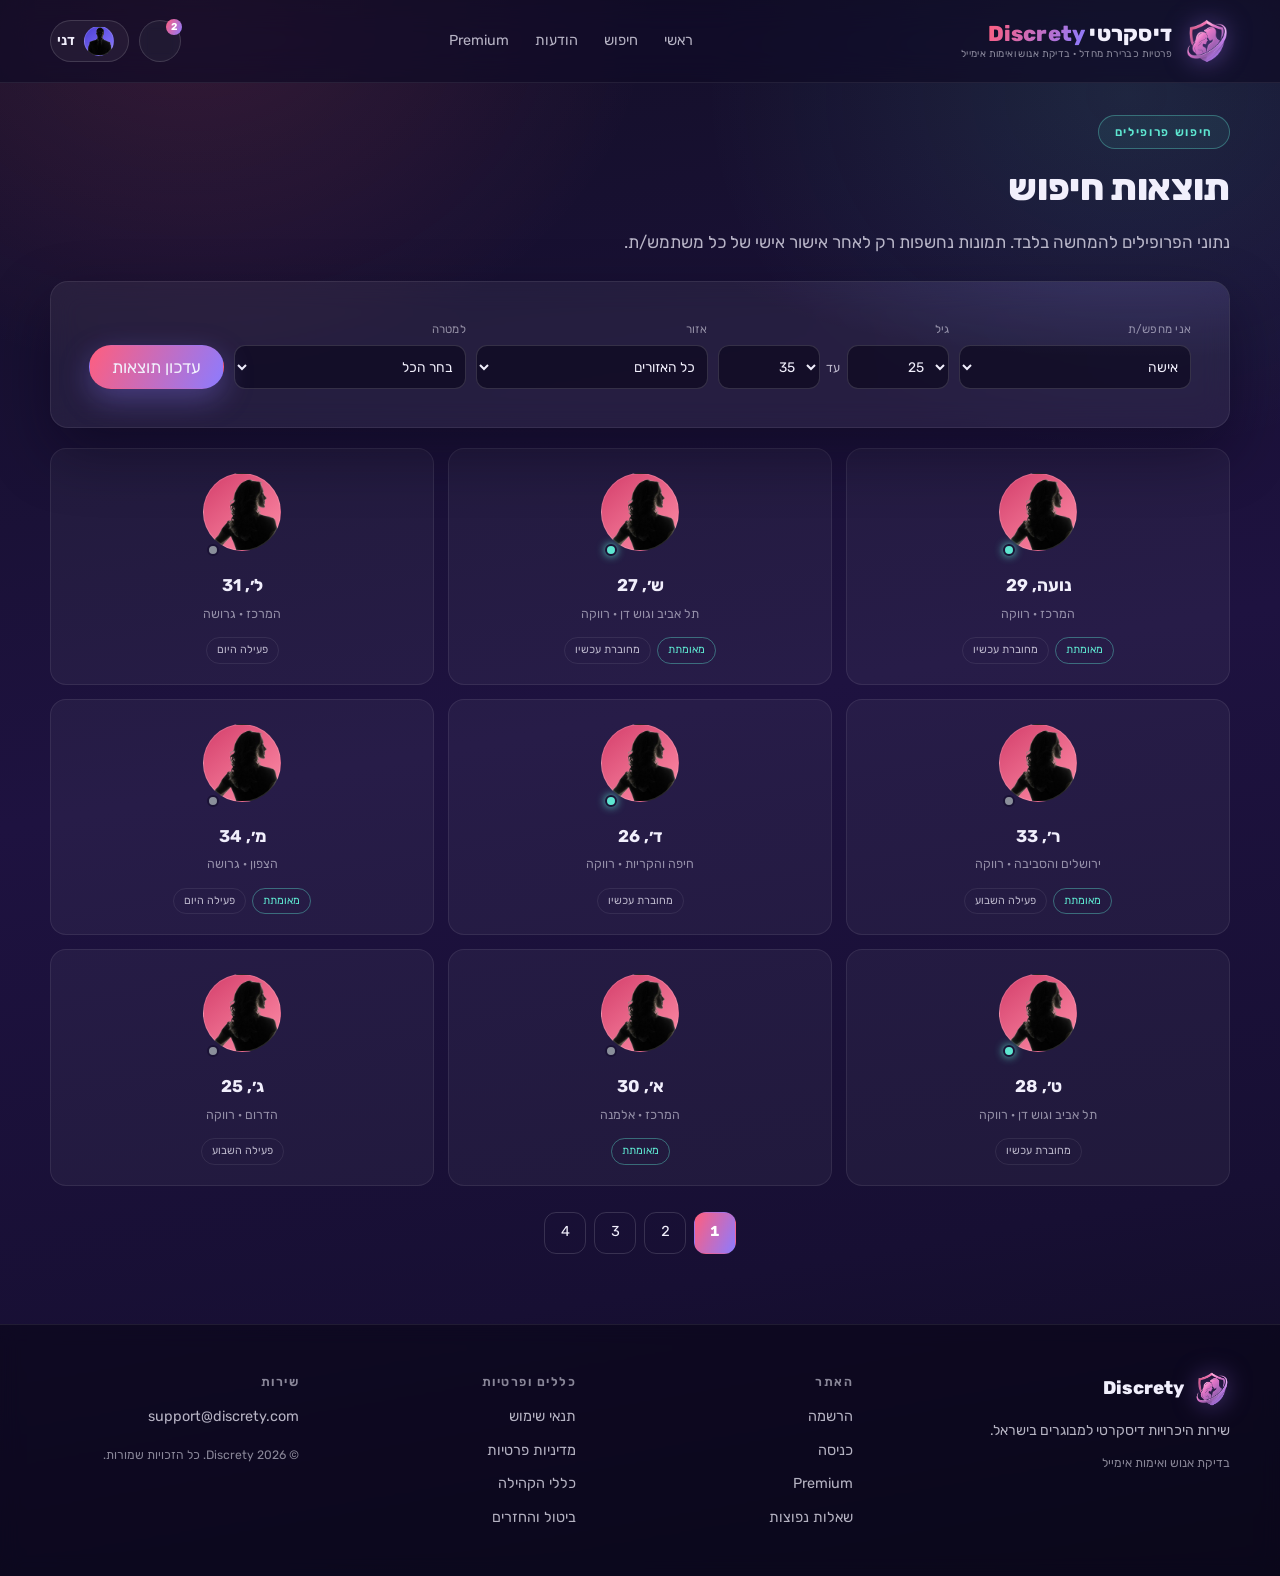
==== search.html @ 5782fce7 "Discrety static preview v1" ====
<!doctype html>
<html lang="he" dir="rtl">
<head>
<meta charset="utf-8">
<meta name="viewport" content="width=device-width, initial-scale=1">
<title>חיפוש היכרויות דיסקרטיות · Discrety</title>
<meta name="description" content="חיפוש פרופילים דיסקרטי לפי גיל, אזור ומטרת היכרות — היכרויות דיסקרטיות בישראל.">
<meta name="keywords" content="היכרויות, דיסקרטי, היכרויות דיסקרטיות, הכרויות דיסקרטיות, אתר היכרויות, דייטינג דיסקרטי, היכרויות בישראל">
<meta property="og:type" content="website">
<meta property="og:title" content="חיפוש היכרויות דיסקרטיות · Discrety">
<meta property="og:description" content="חיפוש פרופילים דיסקרטי לפי גיל, אזור ומטרת היכרות — היכרויות דיסקרטיות בישראל.">
<meta property="og:image" content="https://discrety.com/assets/hero.jpg">
<meta property="og:url" content="https://discrety.com/search.html">
<meta property="og:locale" content="he_IL">
<meta property="og:site_name" content="Discrety · דיסקרטי">
<link rel="canonical" href="https://discrety.com/search.html">
<link rel="icon" type="image/png" href="assets/favicon.png">
<link rel="preconnect" href="https://fonts.googleapis.com">
<link rel="stylesheet" href="https://fonts.googleapis.com/css2?family=Rubik:wght@400;500;600;700;800&display=swap">
<link rel="stylesheet" href="assets/styles.css">
</head>
<body>
<div class="ng logged" lang="he" dir="rtl">
<header class="site-header">
  <div class="shell header-shell">
    <a class="brand" href="index.html" aria-label="Discrety — דף הבית">
      <span class="brand-logo" aria-hidden="true"></span>
      <span class="brand-text">
        <span class="brand-name">דיסקרטי <b>Discrety</b></span>
        <span class="brand-trust">פרטיות כברירת מחדל · בדיקת אנוש ואימות אימייל</span>
      </span>
    </a>
    <nav class="main-nav" aria-label="ניווט ראשי">
      <a href="index.html">ראשי</a>
      <a href="search.html">חיפוש</a>
      <a href="messages.html">הודעות</a>
      <a href="premium.html">Premium</a>
    </nav>
    <div class="header-actions">
      <span class="guest-actions">
        <a class="btn" href="login.html">כניסה</a>
        <a class="btn btn-grad" href="register.html">הרשמה</a>
      </span>
      <span class="user-actions">
        <button class="btn icon-btn" type="button" aria-label="התראות" data-toast="1">
          <svg viewBox="0 0 24 24" fill="none" stroke="currentColor" stroke-width="1.8" stroke-linecap="round" stroke-linejoin="round" aria-hidden="true"><path d="M18 9a6 6 0 10-12 0c0 5-2 6-2 6h16s-2-1-2-6"/><path d="M10.3 19a2 2 0 003.4 0"/></svg>
          <em>2</em>
        </button>
        <span class="user-chip"><span class="avatar m" aria-hidden="true"></span><span class="uname">דני</span></span>
      </span>
      <button class="btn menu-button" id="menuButton" type="button" aria-label="פתיחת תפריט" aria-expanded="false">☰</button>
    </div>
    <nav class="mobile-nav" id="mobileNav" aria-label="ניווט למובייל">
      <a href="index.html">ראשי</a><a href="search.html">חיפוש</a><a href="messages.html">הודעות</a><a href="premium.html">Premium</a><a href="login.html">כניסה</a><a href="register.html">הרשמה</a>
    </nav>
  </div>
</header>
<main>
<div class="shell view-pad">
    <div class="page-head">
      <span class="kicker">חיפוש פרופילים</span>
      <h1>תוצאות חיפוש</h1>
      <p>נתוני הפרופילים להמחשה בלבד. תמונות נחשפות רק לאחר אישור אישי של כל משתמש/ת.</p>
    </div>
    <form class="panel search filters" id="resFilters">
      <div class="search-fields">
        <label>אני מחפש/ת
          <select><option selected>אישה</option><option>גבר</option><option>הכול</option></select>
        </label>
        <label>גיל
          <span class="age-range">
            <select dir="ltr" aria-label="מגיל"><option>18</option><option selected>25</option><option>30</option><option>40</option></select>
            <span class="age-sep">עד</span>
            <select dir="ltr" aria-label="עד גיל"><option>30</option><option selected>35</option><option>45</option><option>100</option></select>
          </span>
        </label>
        <label>אזור
          <select><option selected>כל האזורים</option><option>תל אביב וגוש דן</option><option>המרכז</option><option>חיפה והקריות</option></select>
        </label>
        <label>למטרה
          <select><option selected>בחר הכל</option><option>קשר דיסקרטי</option><option>פלירטוטים</option><option>קשר רומנטי</option></select>
        </label>
        <button class="btn btn-grad" type="submit">עדכון תוצאות</button>
      </div>
    </form>
    <div class="res-grid">
      <a class="res-card" href="profile.html"><span class="res-ava"><span class="avatar f"></span><i></i></span><span class="res-name">נועה, 29</span><span class="res-meta">המרכז · רווקה</span><span class="res-tags"><span class="vf">מאומתת</span><span>מחוברת עכשיו</span></span></a>
      <a class="res-card" href="profile.html"><span class="res-ava"><span class="avatar f"></span><i></i></span><span class="res-name">ש׳, 27</span><span class="res-meta">תל אביב וגוש דן · רווקה</span><span class="res-tags"><span class="vf">מאומתת</span><span>מחוברת עכשיו</span></span></a>
      <a class="res-card" href="profile.html"><span class="res-ava"><span class="avatar f"></span><i class="off"></i></span><span class="res-name">ל׳, 31</span><span class="res-meta">המרכז · גרושה</span><span class="res-tags"><span>פעילה היום</span></span></a>
      <a class="res-card" href="profile.html"><span class="res-ava"><span class="avatar f"></span><i class="off"></i></span><span class="res-name">ר׳, 33</span><span class="res-meta">ירושלים והסביבה · רווקה</span><span class="res-tags"><span class="vf">מאומתת</span><span>פעילה השבוע</span></span></a>
      <a class="res-card" href="profile.html"><span class="res-ava"><span class="avatar f"></span><i></i></span><span class="res-name">ד׳, 26</span><span class="res-meta">חיפה והקריות · רווקה</span><span class="res-tags"><span>מחוברת עכשיו</span></span></a>
      <a class="res-card" href="profile.html"><span class="res-ava"><span class="avatar f"></span><i class="off"></i></span><span class="res-name">מ׳, 34</span><span class="res-meta">הצפון · גרושה</span><span class="res-tags"><span class="vf">מאומתת</span><span>פעילה היום</span></span></a>
      <a class="res-card" href="profile.html"><span class="res-ava"><span class="avatar f"></span><i></i></span><span class="res-name">ט׳, 28</span><span class="res-meta">תל אביב וגוש דן · רווקה</span><span class="res-tags"><span>מחוברת עכשיו</span></span></a>
      <a class="res-card" href="profile.html"><span class="res-ava"><span class="avatar f"></span><i class="off"></i></span><span class="res-name">א׳, 30</span><span class="res-meta">המרכז · אלמנה</span><span class="res-tags"><span class="vf">מאומתת</span></span></a>
      <a class="res-card" href="profile.html"><span class="res-ava"><span class="avatar f"></span><i class="off"></i></span><span class="res-name">ג׳, 25</span><span class="res-meta">הדרום · רווקה</span><span class="res-tags"><span>פעילה השבוע</span></span></a>
    </div>
    <nav class="pager" aria-label="עמודים">
      <a href="search.html" class="cur">1</a><a href="search.html">2</a><a href="search.html">3</a><a href="search.html">4</a>
    </nav>
  </div>
</main>
<footer class="site-footer">
  <div class="shell footer-grid">
    <div class="footer-about">
      <a class="footer-brand" href="index.html">
        <span class="brand-logo" aria-hidden="true"></span>
        Discrety
      </a>
      <p>שירות היכרויות דיסקרטי למבוגרים בישראל.</p>
      <span>בדיקת אנוש ואימות אימייל</span>
    </div>
    <div class="footer-col">
      <strong>האתר</strong>
      <a href="register.html">הרשמה</a>
      <a href="login.html">כניסה</a>
      <a href="premium.html">Premium</a>
      <a href="index.html#faq">שאלות נפוצות</a>
    </div>
    <div class="footer-col">
      <strong>כללים ופרטיות</strong>
      <a href="#" data-toast="1">תנאי שימוש</a>
      <a href="#" data-toast="1">מדיניות פרטיות</a>
      <a href="#" data-toast="1">כללי הקהילה</a>
      <a href="#" data-toast="1">ביטול והחזרים</a>
    </div>
    <div class="footer-col">
      <strong>שירות</strong>
      <a href="mailto:support@discrety.com">support@discrety.com</a>
      <small>© 2026 Discrety. כל הזכויות שמורות.</small>
    </div>
  </div>
</footer>
<div class="toast" id="toast" role="status">זהו אתר תצוגה מקדימה — הקישור יפעל בגרסה המלאה.</div>
</div>
<script src="assets/app.js"></script>
</body>
</html>
---- assets/styles.css ----
.ng{
    --bg0:#0E0B1F; --bg1:#130F27; --bg2:#1E1240;
    --glass:rgba(255,255,255,.055); --glass2:rgba(255,255,255,.09);
    --line:rgba(255,255,255,.14); --line-soft:rgba(255,255,255,.08);
    --text:#F1EFFC; --mut:rgba(241,239,252,.74); --mut2:rgba(241,239,252,.55);
    --coral:#FF5E7E; --violet:#8C7BFF; --mint:#5EE6D0;
    --grad:linear-gradient(115deg,#FF5E7E,#8C7BFF);
    --rad:18px; --max:1180px;
    background:
      radial-gradient(60% 40% at 15% 0%, rgba(255,94,126,.14), transparent 60%),
      radial-gradient(55% 38% at 88% 6%, rgba(94,230,208,.10), transparent 60%),
      linear-gradient(170deg,var(--bg1) 0%,var(--bg2) 46%,#170F33 78%,var(--bg0) 100%);
    color:var(--text);
    font-family:"Rubik","Segoe UI",system-ui,sans-serif;
    font-size:17px; line-height:1.7;
    direction:rtl; text-align:right;
    margin:0; min-height:100vh; overflow-x:clip;
    -webkit-font-smoothing:antialiased;
  }
  body{margin:0; background:#0E0B1F}
  .ng *{box-sizing:border-box}
  .ng a{color:inherit; text-decoration:none}
  .ng button,.ng select{font:inherit; color:inherit}
  .ng :focus-visible{outline:2px solid var(--mint); outline-offset:2px; border-radius:6px}
  .ng img,.ng svg{max-width:100%}
  .shell{width:min(var(--max),calc(100% - 44px)); margin-inline:auto}
  .kicker{
    display:inline-flex; align-items:center; gap:8px;
    color:var(--mint); font-size:.74rem; font-weight:600; letter-spacing:.14em;
    border:1px solid rgba(94,230,208,.35); border-radius:999px; padding:6px 16px;
    background:rgba(94,230,208,.07);
  }
  .section-title{margin:14px 0 0; font-size:clamp(1.7rem,3vw,2.5rem); line-height:1.2; font-weight:700; letter-spacing:-.01em; text-wrap:balance}
  .section-copy{max-width:68ch; margin:12px 0 0; color:var(--mut)}
  .grad-text{background:var(--grad); -webkit-background-clip:text; background-clip:text; color:transparent}

  .btn{
    min-height:48px; padding:0 26px; display:inline-flex; align-items:center; justify-content:center; gap:9px;
    border:1px solid var(--line); border-radius:999px; background:rgba(255,255,255,.06);
    color:var(--text); font-weight:600; font-size:.95rem; cursor:pointer;
    transition:transform .18s ease, box-shadow .18s ease, background .18s ease;
    backdrop-filter:blur(6px);
  }
  .btn:hover{background:rgba(255,255,255,.1); transform:translateY(-1px)}
  .btn-grad{border-color:transparent; background:var(--grad); color:#fff; box-shadow:0 10px 30px rgba(140,123,255,.35)}
  .btn-grad:hover{box-shadow:0 14px 36px rgba(255,94,126,.4)}
  .text-link{color:var(--mint); font-weight:500; border-bottom:1px solid rgba(94,230,208,.4)}
  .text-link:hover{border-bottom-color:var(--mint)}

  .panel{
    border:1px solid var(--line-soft); border-radius:var(--rad);
    background:var(--glass); backdrop-filter:blur(14px);
    box-shadow:0 24px 60px rgba(8,4,24,.45);
  }

  /* Header */
  .site-header{position:sticky; top:0; z-index:50; border-bottom:1px solid var(--line-soft); background:rgba(16,12,36,.72); backdrop-filter:blur(16px) saturate(130%)}
  .header-shell{min-height:82px; display:flex; align-items:center; justify-content:space-between; gap:20px}
  .brand{display:flex; align-items:center; gap:12px}
  .brand-logo{
    width:46px; height:46px; flex:none; display:inline-block;
    background-image:var(--logo,none); background-size:contain; background-position:center; background-repeat:no-repeat;
    filter:drop-shadow(0 0 12px rgba(170,120,255,.5));
  }
  .brand-text{display:grid; line-height:1.25}
  .brand-name{font-size:1.35rem; font-weight:800; letter-spacing:.01em}
  .brand-name b{background:var(--grad); -webkit-background-clip:text; background-clip:text; color:transparent; font-weight:800}
  .brand-trust{font-size:.63rem; color:var(--mut2); letter-spacing:.04em}
  .main-nav{display:flex; gap:26px; font-size:.9rem; color:var(--mut)}
  .main-nav a:hover{color:var(--mint)}
  .header-actions{display:flex; align-items:center; gap:10px}
  .header-actions .btn{min-height:42px; padding:0 20px; font-size:.88rem}
  .menu-button{display:none; width:44px; min-height:44px; padding:0; font-size:1.25rem; border-radius:12px}
  .mobile-nav{
    display:none; position:absolute; top:calc(100% + 8px);
    inset-inline-end:max(22px, calc((100vw - var(--max)) / 2));
    width:min(300px, calc(100vw - 32px));
    padding:10px; border:1px solid var(--line); border-radius:16px;
    background:rgba(20,14,44,.97); box-shadow:0 24px 60px rgba(8,4,24,.6);
  }
  .mobile-nav.open{display:grid}
  .mobile-nav a{padding:11px 14px; border-radius:10px; font-size:.95rem}
  .mobile-nav a:hover{background:rgba(140,123,255,.14); color:var(--mint)}

  /* Hero */
  .hero{position:relative; overflow:hidden; isolation:isolate; padding:clamp(76px,10vw,140px) 0 clamp(60px,8vw,104px)}
  .hero::before{
    content:""; position:absolute; inset:0; z-index:-2;
    background-image:var(--hero-photo,none); background-size:cover; background-position:44% 38%;
    filter:saturate(1.06);
  }
  .hero::after{
    content:""; position:absolute; inset:0; z-index:-1;
    background:
      linear-gradient(to left, rgba(19,15,39,.97) 0%, rgba(19,15,39,.9) 26%, rgba(23,15,48,.58) 56%, rgba(26,17,58,.24) 100%),
      linear-gradient(180deg, rgba(19,15,39,.66), rgba(19,15,39,.2) 26%, rgba(19,15,39,.16) 60%, rgba(14,10,31,.97) 100%),
      linear-gradient(rgba(84,58,178,.16), rgba(84,58,178,.16));
  }
  .hero-bg{position:absolute; inset:0; pointer-events:none}
  .hero-bg i{position:absolute; border-radius:50%; filter:blur(70px); opacity:.5}
  .hero-bg i:nth-child(1){width:420px; height:420px; background:#8C7BFF; top:-180px; inset-inline-start:4%; opacity:.34; animation:float 11s ease-in-out infinite}
  .hero-bg i:nth-child(2){width:340px; height:340px; background:#FF5E7E; top:-140px; inset-inline-end:10%; opacity:.22; animation:float 13s ease-in-out infinite reverse}
  .hero-bg i:nth-child(3){width:300px; height:300px; background:#5EE6D0; bottom:-200px; inset-inline-start:46%; opacity:.12}
  @keyframes float{50%{transform:translateY(26px)}}
  .hero-text{position:relative; width:min(660px,100%)}
  .hero h1{margin:22px 0 0; font-size:clamp(2.3rem,4.8vw,3.7rem); line-height:1.1; font-weight:800; letter-spacing:-.02em; text-wrap:balance}
  .hero h1 span{display:block; background:var(--grad); -webkit-background-clip:text; background-clip:text; color:transparent; padding-bottom:.08em}
  .hero-lead{margin:18px 0 0; max-width:56ch; color:var(--mut); font-size:1.06rem}
  .hero-actions{display:flex; gap:12px; flex-wrap:wrap; margin-top:30px}
  .hero-note{display:flex; gap:10px; flex-wrap:wrap; margin-top:26px}
  .hero-note span{
    display:inline-flex; align-items:center; gap:8px; font-size:.78rem; color:var(--mut);
    border:1px solid var(--line-soft); border-radius:999px; padding:7px 15px;
    background:rgba(255,255,255,.04); backdrop-filter:blur(6px);
  }
  .hero-note i{width:6px; height:6px; border-radius:50%; background:var(--mint); box-shadow:0 0 10px rgba(94,230,208,.9)}

  /* About */
  .editorial{padding:clamp(30px,4vw,54px)}
  .lead-grid{display:grid; grid-template-columns:repeat(3,1fr); gap:22px; margin-top:26px}
  .lead-grid p{margin:0; color:var(--mut); font-size:.95rem; padding-top:14px; border-top:1px solid var(--line-soft)}
  .editorial-grid{display:grid; grid-template-columns:1fr 1fr; gap:14px; margin-top:30px}
  .editorial-grid article{
    border:1px solid var(--line-soft); border-radius:14px; padding:22px 24px;
    background:rgba(255,255,255,.035);
  }
  .editorial-grid h3{margin:0; font-size:1.06rem; font-weight:600; color:var(--text)}
  .editorial-grid h3::before{content:""; display:block; width:34px; height:3px; border-radius:3px; background:var(--grad); margin-bottom:12px}
  .editorial-grid p{margin:9px 0 0; color:var(--mut); font-size:.92rem}
  .editorial-grid ul{margin:12px 0 0; padding:0; list-style:none; display:grid; gap:7px}
  .editorial-grid li{position:relative; padding-inline-start:22px; color:var(--mut); font-size:.9rem}
  .editorial-grid li::before{content:"✦"; position:absolute; inset-inline-start:0; top:0; color:var(--mint); font-size:.8rem}

  /* Search */
  .search{padding:clamp(24px,3.4vw,38px); position:relative; overflow:hidden}
  .search::before{content:""; position:absolute; inset:0; pointer-events:none; background:radial-gradient(60% 120% at 92% -20%, rgba(140,123,255,.16), transparent 60%)}
  .search-head{display:flex; align-items:center; gap:12px; margin-bottom:20px}
  .search-head svg{width:22px; height:22px; color:var(--mint)}
  .search-head strong{font-size:1.12rem; font-weight:600}
  .search-fields{display:grid; grid-template-columns:repeat(4,minmax(0,1fr)) max-content; gap:10px; align-items:end}
  .search-fields label{display:grid; gap:6px; font-size:.72rem; color:var(--mut2); letter-spacing:.02em; min-width:0}
  .search-fields select{
    width:100%; min-width:0; min-height:44px; padding:0 8px; border-radius:11px; border:1px solid var(--line);
    background:rgba(14,10,32,.72); color:var(--text); font-size:.86rem; cursor:pointer;
    text-overflow:ellipsis;
  }
  .search-fields .btn{min-height:44px; padding:0 22px; align-self:end; white-space:nowrap}
  .search-fields select:hover{border-color:rgba(140,123,255,.5)}
  .search-fields select[dir="ltr"]{text-align:right}
  .age-range{display:flex; align-items:center; gap:6px}
  .age-range select{flex:1; min-width:0; padding:0 8px}
  .age-sep{flex:none; font-size:.78rem; color:var(--mut)}
  .search-actions{display:flex; align-items:center; gap:16px; flex-wrap:wrap; margin-top:18px}
  .preview-message{display:none; margin:0; font-size:.82rem; color:var(--mint)}
  .preview-message.show{display:block}

  /* Profiles */
  .profiles-heading{display:flex; align-items:baseline; justify-content:space-between; gap:14px; flex-wrap:wrap; margin:0 0 18px}
  .profiles-heading h2{margin:0; font-size:clamp(1.5rem,2.6vw,2rem); font-weight:700}
  .profiles-heading small{color:var(--mut2); font-size:.82rem}
  .profile-gate{display:flex; align-items:center; gap:22px; flex-wrap:wrap; padding:clamp(22px,3vw,32px)}
  .gate-status-wrap{display:flex; align-items:center; gap:10px}
  .gate-status .dot{width:11px; height:11px; border-radius:50%; background:#8a8f9a; display:inline-block}
  .gate-status.connected .dot{background:var(--mint); box-shadow:0 0 0 5px rgba(94,230,208,.15),0 0 12px rgba(94,230,208,.8)}
  .gate-status-label{font-size:.82rem; color:var(--mut)}
  .profile-gate > div:not(.gate-status-wrap){flex:1 1 340px}
  .profile-gate h3{margin:0; font-size:1.12rem; font-weight:600}
  .profile-gate p{margin:7px 0 0; color:var(--mut); font-size:.92rem}
  .profile-fields{font-size:.82rem; color:var(--mut2)}
  .sample-profiles-label{margin:26px 0 12px; font-size:.85rem; color:var(--mut2)}
  .sample-profiles-grid{display:grid; grid-template-columns:repeat(2,minmax(0,320px)); gap:14px}
  .sample-profile-card{
    display:flex; align-items:center; gap:14px; padding:14px 16px;
    border:1px solid var(--line-soft); border-radius:16px;
    background:rgba(255,255,255,.045); backdrop-filter:blur(10px);
    transition:transform .18s ease, border-color .18s ease;
  }
  .sample-profile-card:hover{transform:translateY(-2px); border-color:rgba(140,123,255,.4)}
  .sample-profile-avatar{
    width:58px; height:58px; border-radius:50%; overflow:hidden; flex:none;
    display:grid; place-items:center; border:1px solid var(--line);
  }
  .sample-profile-avatar.male{background:linear-gradient(140deg,#4C3FD4,#8C7BFF)}
  .sample-profile-avatar.female{background:linear-gradient(140deg,#D43F6B,#FF8FA9)}
  .sample-profile-avatar img{width:100%; height:100%; object-fit:cover; display:block}
  .sample-profile-name{display:flex; align-items:center; gap:8px; font-weight:600}
  .sample-profile-meta{font-size:.8rem; color:var(--mut2)}
  .connection-status .dot{width:8px; height:8px; border-radius:50%; background:#8a8f9a; display:inline-block}
  .connection-status.connected .dot{background:var(--mint); box-shadow:0 0 8px rgba(94,230,208,.9)}

  /* Trust */
  .trust{padding:clamp(20px,3vw,30px) 0}
  .trust-grid{display:grid; grid-template-columns:repeat(4,1fr); gap:14px}
  .trust-item{
    border:1px solid var(--line-soft); border-radius:16px; padding:24px 22px;
    background:rgba(255,255,255,.04); backdrop-filter:blur(10px);
    transition:transform .18s ease, border-color .18s ease;
  }
  .trust-item:hover{transform:translateY(-3px); border-color:rgba(94,230,208,.35)}
  .trust-item .icon{
    width:44px; height:44px; border-radius:13px; display:grid; place-items:center;
    background:rgba(140,123,255,.14); border:1px solid rgba(140,123,255,.3); color:var(--mint);
  }
  .trust-item .icon svg{width:22px; height:22px}
  .trust-item h2{margin:14px 0 5px; font-size:1rem; font-weight:600}
  .trust-item p{margin:0; color:var(--mut); font-size:.88rem}

  /* Journey */
  .journey{padding:clamp(28px,4vw,50px); position:relative; overflow:hidden}
  .journey::before{content:""; position:absolute; inset:0; pointer-events:none; background:radial-gradient(50% 90% at 4% 0%, rgba(255,94,126,.12), transparent 55%)}
  .journey-grid{margin:32px 0 0; padding:0; display:grid; grid-template-columns:repeat(4,1fr); gap:14px; list-style:none}
  .journey-grid li{border:1px solid var(--line-soft); border-radius:14px; padding:20px; background:rgba(255,255,255,.035)}
  .journey-grid .num{font-size:1.7rem; font-weight:800; background:var(--grad); -webkit-background-clip:text; background-clip:text; color:transparent; font-variant-numeric:tabular-nums}
  .journey-grid h3{margin:10px 0 6px; font-size:1rem; font-weight:600}
  .journey-grid p{margin:0; color:var(--mut); font-size:.88rem}

  /* Premium */
  .premium{
    display:flex; align-items:center; gap:20px; flex-wrap:wrap;
    padding:clamp(22px,3vw,30px);
    border:1px solid transparent; border-radius:var(--rad);
    background:linear-gradient(rgba(22,15,49,.92),rgba(22,15,49,.92)) padding-box, var(--grad) border-box;
    box-shadow:0 18px 50px rgba(140,123,255,.22);
  }
  .diamond{width:46px; height:46px; flex:none; display:grid; place-items:center; border-radius:14px; background:rgba(255,94,126,.14); border:1px solid rgba(255,94,126,.35)}
  .diamond svg{width:24px; height:24px; color:var(--coral)}
  .premium > div{flex:1 1 320px}
  .premium strong{font-size:1.08rem; font-weight:600}
  .premium p{margin:5px 0 0; color:var(--mut); font-size:.9rem}

  /* FAQ */
  .faq{padding:clamp(28px,4vw,50px)}
  .faq header{margin-bottom:10px}
  .faq header .text-link{display:inline-block; margin-top:14px; font-size:.9rem}
  .faq-list{margin-top:20px; display:grid; gap:10px}
  .faq-list details{
    border:1px solid var(--line-soft); border-radius:14px;
    background:rgba(255,255,255,.035); overflow:clip;
  }
  .faq-list details[open]{border-color:rgba(140,123,255,.4); background:rgba(140,123,255,.07)}
  .faq-list summary{
    list-style:none; cursor:pointer; display:flex; align-items:center; justify-content:space-between; gap:14px;
    padding:16px 20px; font-weight:500; font-size:.98rem;
  }
  .faq-list summary::-webkit-details-marker{display:none}
  .faq-list summary::after{
    content:"+"; flex:none; width:26px; height:26px; display:grid; place-items:center;
    border:1px solid var(--line); border-radius:50%; color:var(--mint); font-weight:500;
    transition:transform .2s ease;
  }
  .faq-list details[open] summary::after{content:"−"; transform:rotate(180deg); border-color:rgba(94,230,208,.5)}
  .faq-list details p{margin:0; padding:0 20px 18px; color:var(--mut); font-size:.92rem; max-width:75ch}

  /* Final CTA */
  .final-cta{
    text-align:center; padding:clamp(40px,6vw,70px) clamp(22px,4vw,50px);
    position:relative; overflow:hidden;
  }
  .final-cta::before{content:""; position:absolute; inset:0; pointer-events:none;
    background:radial-gradient(55% 90% at 50% 115%, rgba(140,123,255,.28), transparent 65%),
               radial-gradient(40% 60% at 12% -10%, rgba(255,94,126,.16), transparent 60%)}
  .final-cta > *{position:relative}
  .final-cta .section-title{margin-top:0}
  .final-cta p{margin:12px auto 0; max-width:56ch; color:var(--mut)}
  .cta-actions{display:flex; justify-content:center; gap:12px; flex-wrap:wrap; margin-top:26px}
  .final-cta small{display:block; margin-top:16px; color:var(--mut2); font-size:.8rem}

  .home-main{display:grid; gap:clamp(44px,5.5vw,72px); padding-block:clamp(44px,5.5vw,72px)}

  /* Footer */
  .site-footer{border-top:1px solid var(--line-soft); background:rgba(10,7,26,.65); backdrop-filter:blur(10px)}
  .footer-grid{display:grid; grid-template-columns:1.4fr 1fr 1fr 1fr; gap:28px; padding-block:46px}
  .footer-brand{display:flex; align-items:center; gap:10px; font-weight:800; font-size:1.15rem}
  .footer-brand .brand-logo{width:36px; height:36px}
  .footer-about p{margin:12px 0 4px; color:var(--mut); font-size:.88rem}
  .footer-about span{font-size:.76rem; color:var(--mut2)}
  .footer-col{display:grid; gap:9px; align-content:start; font-size:.9rem}
  .footer-col strong{font-size:.78rem; letter-spacing:.12em; color:var(--mut2); font-weight:600; margin-bottom:4px}
  .footer-col a{color:var(--mut)}
  .footer-col a:hover{color:var(--mint)}
  .footer-col small{color:var(--mut2); font-size:.76rem; margin-top:6px}

  .toast{
    position:fixed; bottom:24px; inset-inline-start:50%; transform:translate(50%,20px); z-index:80;
    padding:12px 22px; border-radius:999px; border:1px solid var(--line);
    background:rgba(22,15,49,.95); color:var(--text); font-size:.85rem;
    opacity:0; pointer-events:none; transition:opacity .25s ease, transform .25s ease;
    box-shadow:0 16px 40px rgba(8,4,24,.6); backdrop-filter:blur(8px);
  }
  .toast.show{opacity:1; transform:translate(50%,0)}

  @media (max-width:1000px){
    .search-fields{grid-template-columns:1fr 1fr}
    .search-fields .btn{grid-column:1/-1}
    .trust-grid,.journey-grid{grid-template-columns:1fr 1fr}
    .footer-grid{grid-template-columns:1fr 1fr}
    .lead-grid{grid-template-columns:1fr}
  }
  @media (max-width:900px){
    .main-nav{display:none}
    .menu-button{display:grid; place-items:center}
  }
  @media (max-width:640px){
    .brand-trust{display:none}
    .hero::before{background-position:52% 30%}
    .hero::after{background:
      linear-gradient(rgba(19,15,39,.82), rgba(19,15,39,.82)),
      linear-gradient(180deg, rgba(19,15,39,.7), rgba(19,15,39,.2) 30%, rgba(14,10,31,.97) 100%)}
    .search-fields,.trust-grid,.journey-grid,.editorial-grid,.footer-grid{grid-template-columns:1fr}
    .sample-profiles-grid{grid-template-columns:1fr}
    .header-actions .btn:not(.menu-button){padding:0 14px}
    .hero-note{gap:8px}
  }
  @media (prefers-reduced-motion:reduce){
    .ng *{animation:none !important; transition:none !important}
  }

/* Профиль */
  .crumbs{display:flex; justify-content:space-between; align-items:center; gap:12px; flex-wrap:wrap; margin-top:26px; font-size:.85rem; color:var(--mut2)}
  .crumbs a{color:var(--mint)}
  .crumbs a:hover{text-decoration:underline}
  .profile-main{display:grid; gap:18px; padding-block:20px clamp(44px,5.5vw,72px)}

  .avatar{border-radius:50%; background-size:cover; background-position:center; display:inline-block; flex:none; border:1px solid var(--line)}
  .avatar.f{background-image:var(--av-f), linear-gradient(140deg,#D43F6B,#FF8FA9)}
  .avatar.m{background-image:var(--av-m), linear-gradient(140deg,#4C3FD4,#8C7BFF)}

  .profile-hero{position:relative; overflow:hidden; display:flex; gap:28px; flex-wrap:wrap; padding:clamp(24px,3.4vw,40px)}
  .profile-hero::before{content:""; position:absolute; inset:0; pointer-events:none;
    background:radial-gradient(55% 100% at 88% -20%, rgba(255,94,126,.16), transparent 60%),
               radial-gradient(45% 90% at 8% 110%, rgba(140,123,255,.14), transparent 60%)}
  .profile-hero > *{position:relative}
  .avatar-wrap{position:relative; align-self:flex-start}
  .avatar-xl{width:148px; height:148px; box-shadow:0 18px 44px rgba(8,4,24,.5)}
  .avatar-wrap i{position:absolute; bottom:10px; inset-inline-end:10px; width:16px; height:16px; border-radius:50%; background:var(--mint); border:3px solid #17112E; box-shadow:0 0 12px rgba(94,230,208,.9)}
  .p-head{flex:1 1 380px; min-width:0}
  .p-name-row{display:flex; align-items:center; gap:12px; flex-wrap:wrap}
  .p-name{margin:0; font-size:clamp(1.6rem,3vw,2.1rem); font-weight:800; letter-spacing:-.01em}
  .badge{display:inline-flex; align-items:center; gap:6px; font-size:.74rem; font-weight:600; border-radius:999px; padding:5px 12px}
  .badge svg{width:13px; height:13px}
  .badge.ok{color:var(--mint); border:1px solid rgba(94,230,208,.4); background:rgba(94,230,208,.08)}
  .badge.on{color:var(--text); border:1px solid var(--line); background:rgba(255,255,255,.05)}
  .badge.on i{width:7px; height:7px; border-radius:50%; background:var(--mint); box-shadow:0 0 8px rgba(94,230,208,.9)}
  .p-id{font-size:.74rem; color:var(--mut2); font-variant-numeric:tabular-nums; border:1px solid var(--line-soft); border-radius:999px; padding:4px 11px; background:rgba(255,255,255,.03)}
  .p-partner{margin-top:18px; padding-top:16px; border-top:1px solid var(--line-soft)}
  .p-partner h3{margin:0 0 6px; font-size:.98rem; font-weight:600; color:var(--mint)}
  .p-partner p{margin:0; color:var(--mut); font-size:.95rem; max-width:66ch}
  .p-meta{margin:10px 0 0; color:var(--mut); font-size:.92rem}
  .p-about{margin:16px 0 0}
  .p-about h3{margin:0 0 6px; font-size:.98rem; font-weight:600; color:var(--mint)}
  .p-about p{margin:0; color:var(--mut); font-size:.95rem; max-width:60ch}
  .p-actions{display:flex; gap:10px; flex-wrap:wrap; margin-top:20px}
  .p-small-links{margin-top:14px; font-size:.78rem; color:var(--mut2)}
  .p-small-links a{color:var(--mut2); text-decoration:underline; text-underline-offset:3px}
  .p-small-links a:hover{color:var(--coral)}

  .panel-pad{padding:clamp(22px,3vw,32px)}
  .panel-title{display:flex; align-items:baseline; justify-content:space-between; gap:12px; flex-wrap:wrap; margin:0 0 16px}
  .panel-title h2{margin:0; font-size:1.15rem; font-weight:700}
  .panel-title small{color:var(--mut2); font-size:.8rem}

  .details-grid{display:grid; grid-template-columns:repeat(3,1fr); gap:14px 22px; margin:0}
  .details-grid > div{border:1px solid var(--line-soft); border-radius:12px; padding:12px 16px; background:rgba(255,255,255,.03)}
  .details-grid dt{font-size:.72rem; letter-spacing:.08em; color:var(--mut2)}
  .details-grid dd{margin:3px 0 0; font-size:.95rem; font-weight:500}
  .chips{display:flex; gap:8px; flex-wrap:wrap; margin-top:16px}
  .chip{font-size:.8rem; color:var(--mut); border:1px solid var(--line); border-radius:999px; padding:6px 14px; background:rgba(255,255,255,.04)}

  .photos-grid{display:grid; grid-template-columns:repeat(4,1fr); gap:12px}
  .photo-locked{position:relative; aspect-ratio:1; border-radius:14px; overflow:hidden; border:1px solid var(--line-soft);
    background:linear-gradient(150deg,#2A1A52,#1A1038); display:grid; place-items:center}
  .photo-locked::before,.photo-locked::after{content:""; position:absolute; border-radius:50%; filter:blur(16px)}
  .photo-locked::before{width:55%; aspect-ratio:1; top:10%; right:20%; background:#8C7BFF; opacity:.5}
  .photo-locked::after{width:70%; aspect-ratio:1; top:45%; right:8%; background:#FF5E7E; opacity:.3}
  .photo-locked svg{position:relative; z-index:1; width:26px; height:26px; color:rgba(241,239,252,.85); filter:drop-shadow(0 2px 8px rgba(8,4,24,.7))}
  .photos-note{margin:14px 0 0; font-size:.85rem; color:var(--mut)}
  .photos-actions{margin-top:14px}

  .chat-list{display:grid; gap:10px; margin:0 0 14px}
  .bub{max-width:min(72%,420px); padding:10px 16px; border-radius:16px; font-size:.92rem; width:fit-content}
  .bub small{display:block; margin-top:4px; font-size:.68rem; color:var(--mut2); font-variant-numeric:tabular-nums}
  .bub.mine{background:linear-gradient(120deg,rgba(255,94,126,.28),rgba(140,123,255,.32)); border:1px solid rgba(140,123,255,.35); border-end-end-radius:4px}
  .bub.theirs{background:rgba(255,255,255,.06); border:1px solid var(--line-soft); margin-inline-start:auto; border-end-start-radius:4px}
  .chat-input{display:flex; gap:10px}
  .chat-input input{flex:1; min-width:0; min-height:48px; padding:0 18px; border-radius:999px; border:1px solid var(--line); background:rgba(14,10,32,.72); color:var(--text); font:inherit; font-size:.92rem}
  .chat-input input::placeholder{color:var(--mut2)}
  .chat-notes{margin:12px 0 0; font-size:.78rem; color:var(--mut2); display:flex; gap:8px 18px; flex-wrap:wrap}
  .chat-notes span{display:inline-flex; align-items:center; gap:6px}
  .chat-notes i{width:5px; height:5px; border-radius:50%; background:var(--mint)}

  .sim-grid{display:grid; grid-template-columns:repeat(3,1fr); gap:14px}
  .sim-card{display:flex; align-items:center; gap:14px; padding:14px 16px; border:1px solid var(--line-soft); border-radius:16px;
    background:rgba(255,255,255,.045); transition:transform .18s ease, border-color .18s ease}
  .sim-card:hover{transform:translateY(-2px); border-color:rgba(140,123,255,.4)}
  .avatar-s{width:54px; height:54px}
  .sim-name{font-weight:600}
  .sim-meta{font-size:.78rem; color:var(--mut2)}

  .user-chip{display:inline-flex; align-items:center; gap:9px; font-size:.88rem; font-weight:600;
    border:1px solid var(--line); border-radius:999px; padding:5px 14px 5px 6px; background:rgba(255,255,255,.05)}
  .user-chip .avatar{width:30px; height:30px}
  .icon-btn{width:42px; min-height:42px; padding:0; border-radius:50%; position:relative}
  .icon-btn svg{width:19px; height:19px}
  .icon-btn em{position:absolute; top:-2px; inset-inline-start:-2px; width:16px; height:16px; border-radius:50%;
    background:var(--grad); color:#fff; font-style:normal; font-size:.62rem; font-weight:700; display:grid; place-items:center}

  @media (max-width:900px){
    .details-grid{grid-template-columns:1fr 1fr}
    .photos-grid{grid-template-columns:repeat(2,1fr)}
    .sim-grid{grid-template-columns:1fr}
  }
  @media (max-width:640px){
    .details-grid{grid-template-columns:1fr}
    .avatar-xl{width:112px; height:112px}
    .user-chip span.uname{display:none}
    .bub{max-width:88%}
  }

/* Site preview shell */
  .ru-strip{direction:ltr; text-align:left; font-size:12px; padding:8px 0; background:rgba(8,5,20,.85); border-bottom:1px solid var(--line-soft); color:#9d94ab; font-family:"Rubik",sans-serif}
  .ru-strip .shell{display:flex; gap:4px 16px; flex-wrap:wrap; align-items:center}
  .ru-strip b{color:#cec5dc; font-weight:600; margin-inline-end:4px}
  .ru-strip a{color:#b3a8c4; cursor:pointer}
  .ru-strip a:hover{color:var(--mint)}
  .ru-strip a.act{color:var(--mint); font-weight:600}
  .view{display:none}
  .view.act{display:block}
  .guest-actions,.user-actions{display:flex; align-items:center; gap:10px}
  .ng .user-actions{display:none}
  .ng.logged .user-actions{display:flex}
  .ng.logged .guest-actions{display:none}

  .page-head{padding:32px 0 4px}
  .page-head h1{margin:8px 0 0; font-size:clamp(1.7rem,3vw,2.3rem); font-weight:800; letter-spacing:-.01em}
  .page-head p{color:var(--mut); margin:8px 0 0; max-width:60ch}
  .view-pad{padding-bottom:clamp(44px,5.5vw,72px)}

  /* Поиск */
  .filters{margin-top:20px}
  .res-grid{display:grid; grid-template-columns:repeat(3,1fr); gap:14px; margin-top:20px}
  .res-card{display:grid; justify-items:center; text-align:center; gap:3px; padding:24px 16px 20px;
    border:1px solid var(--line-soft); border-radius:16px; background:rgba(255,255,255,.045);
    transition:transform .18s ease, border-color .18s ease}
  .res-card:hover{transform:translateY(-3px); border-color:rgba(140,123,255,.45)}
  .res-ava{position:relative; margin-bottom:8px}
  .res-ava .avatar{width:78px; height:78px}
  .res-ava i{position:absolute; bottom:4px; inset-inline-end:4px; width:12px; height:12px; border-radius:50%; background:var(--mint); border:2px solid #1A1235; box-shadow:0 0 8px rgba(94,230,208,.9)}
  .res-ava i.off{background:#8a8f9a; box-shadow:none}
  .res-name{font-weight:700}
  .res-meta{font-size:.78rem; color:var(--mut2)}
  .res-tags{display:flex; gap:6px; margin-top:10px; flex-wrap:wrap; justify-content:center}
  .res-tags span{font-size:.68rem; border:1px solid var(--line-soft); border-radius:999px; padding:3px 10px; color:var(--mut)}
  .res-tags .vf{color:var(--mint); border-color:rgba(94,230,208,.4)}
  .pager{display:flex; justify-content:center; gap:8px; margin-top:26px}
  .pager a{min-width:42px; min-height:42px; display:grid; place-items:center; border:1px solid var(--line); border-radius:12px; font-size:.9rem; font-variant-numeric:tabular-nums}
  .pager a:hover{border-color:rgba(140,123,255,.5)}
  .pager a.cur{background:var(--grad); border-color:transparent; color:#fff; font-weight:700}

  /* Сообщения */
  .msg-layout{display:grid; grid-template-columns:330px 1fr; gap:16px; margin-top:20px; align-items:start}
  .convo{padding:10px; display:grid; gap:4px}
  .convo a{display:flex; gap:12px; align-items:center; padding:10px 12px; border-radius:12px}
  .convo a:hover{background:rgba(255,255,255,.05)}
  .convo a.cur{background:rgba(140,123,255,.14)}
  .convo .avatar{width:46px; height:46px}
  .c-main{min-width:0}
  .c-name{font-weight:600; font-size:.92rem}
  .c-last{font-size:.76rem; color:var(--mut2); white-space:nowrap; overflow:hidden; text-overflow:ellipsis; max-width:170px}
  .c-side{margin-inline-start:auto; display:grid; justify-items:end; gap:5px}
  .c-time{font-size:.66rem; color:var(--mut2); font-variant-numeric:tabular-nums}
  .c-unread{min-width:20px; height:20px; border-radius:999px; background:var(--grad); color:#fff; font-size:.66rem; font-weight:700; display:grid; place-items:center; padding:0 6px}
  .chat-pane{padding:0; overflow:hidden}
  .chat-head{display:flex; align-items:center; gap:12px; padding:14px 18px; border-bottom:1px solid var(--line-soft); background:rgba(255,255,255,.03)}
  .chat-head .avatar{width:40px; height:40px}
  .chat-head b{font-size:.95rem}
  .chat-head small{display:block; font-size:.72rem; color:var(--mint)}
  .chat-body{padding:18px}

  /* Premium */
  .plans{display:grid; grid-template-columns:repeat(3,1fr); gap:14px; margin-top:24px}
  .plan{position:relative; padding:28px 22px 24px; border:1px solid var(--line-soft); border-radius:18px; background:rgba(255,255,255,.04); display:grid; gap:16px; align-content:start}
  .plan.hot{background:linear-gradient(rgba(22,15,49,.94),rgba(22,15,49,.94)) padding-box, var(--grad) border-box; border:1px solid transparent; box-shadow:0 18px 50px rgba(140,123,255,.25)}
  .plan-tag{position:absolute; top:-12px; inset-inline-start:18px; background:var(--grad); color:#fff; font-size:.7rem; font-weight:700; border-radius:999px; padding:4px 12px}
  .plan h3{margin:0; font-size:1.05rem; font-weight:700}
  .price{font-size:1.9rem; font-weight:800; font-variant-numeric:tabular-nums}
  .price small{font-size:.78rem; color:var(--mut2); font-weight:400}
  .plan ul{margin:0; padding:0; list-style:none; display:grid; gap:9px; font-size:.88rem; color:var(--mut)}
  .plan li{display:flex; gap:9px; align-items:flex-start}
  .plan li svg{width:16px; height:16px; color:var(--mint); flex:none; margin-top:2px}
  .plan li.no{color:var(--mut2)}
  .plan li.no svg{color:rgba(241,239,252,.22)}
  .plans-note{margin-top:16px; font-size:.78rem; color:var(--mut2)}

  /* Вход / регистрация */
  .auth-wrap{display:grid; place-items:center; padding:40px 0 8px}
  .auth-card{width:min(450px,100%); padding:clamp(26px,4vw,38px); display:grid; gap:15px}
  .auth-card h1{margin:0; font-size:1.5rem; font-weight:800}
  .auth-card .kicker{justify-self:start}
  .auth-card label{display:grid; gap:7px; font-size:.78rem; color:var(--mut2); letter-spacing:.03em}
  .auth-card input[type=email],.auth-card input[type=password],.auth-card input[type=text],.auth-card select{
    min-height:48px; padding:0 16px; border-radius:12px; border:1px solid var(--line);
    background:rgba(14,10,32,.72); color:var(--text); font:inherit; font-size:.95rem}
  .auth-card input::placeholder{color:var(--mut2)}
  .auth-card label.check{display:flex; gap:10px; align-items:flex-start; font-size:.82rem; color:var(--mut); letter-spacing:0}
  .check input{accent-color:#8C7BFF; width:17px; height:17px; margin-top:2px; flex:none}
  .auth-note{font-size:.78rem; color:var(--mut2)}
  .auth-alt{font-size:.86rem; color:var(--mut)}
  .auth-alt a{color:var(--mint)}

  /* Админка */
  .adm-tabs{display:flex; gap:8px; flex-wrap:wrap; margin-top:20px}
  .adm-tabs a{font-size:.85rem; padding:9px 18px; border:1px solid var(--line); border-radius:999px; color:var(--mut)}
  .adm-tabs a:hover{border-color:rgba(140,123,255,.5)}
  .adm-tabs a.cur{background:var(--grad); color:#fff; border-color:transparent; font-weight:600}
  .kpi-grid{display:grid; grid-template-columns:repeat(4,1fr); gap:14px; margin-top:20px}
  .kpi{padding:18px 20px; border:1px solid var(--line-soft); border-radius:16px; background:rgba(255,255,255,.04); display:grid; gap:3px}
  .kpi b{font-size:1.65rem; font-weight:800; font-variant-numeric:tabular-nums}
  .kpi span{font-size:.76rem; color:var(--mut2)}
  .kpi .up{color:var(--mint)}
  .kpi .down{color:var(--coral)}
  .adm-panel{margin-top:16px}
  .q-row{display:flex; align-items:center; gap:14px; padding:13px 0; border-top:1px solid var(--line-soft); flex-wrap:wrap}
  .q-row .avatar{width:42px; height:42px}
  .q-name{font-weight:600; font-size:.92rem}
  .q-meta{font-size:.76rem; color:var(--mut2)}
  .q-actions{margin-inline-start:auto; display:flex; gap:8px}
  .btn-s{min-height:38px; padding:0 16px; font-size:.8rem}
  .btn-ok{border-color:rgba(94,230,208,.5); color:var(--mint)}
  .btn-no{border-color:rgba(255,94,126,.45); color:var(--coral)}
  .tbl-scroll{overflow-x:auto}
  .adm-table{width:100%; min-width:680px; border-collapse:collapse; font-size:.88rem}
  .adm-table th{text-align:right; font-size:.7rem; letter-spacing:.08em; color:var(--mut2); font-weight:600; padding:10px 12px; border-bottom:1px solid var(--line)}
  .adm-table td{padding:11px 12px; border-bottom:1px solid var(--line-soft); vertical-align:middle; white-space:nowrap}
  .adm-table tr:last-child td{border-bottom:0}
  .adm-table .avatar{width:34px; height:34px; vertical-align:middle; margin-inline-end:9px}
  .adm-table td:first-child{font-weight:500}
  .st{display:inline-block; font-size:.7rem; padding:3px 10px; border-radius:999px; border:1px solid var(--line)}
  .st.ok{color:var(--mint); border-color:rgba(94,230,208,.4); background:rgba(94,230,208,.07)}
  .st.pr{color:#C9BFFF; border-color:rgba(140,123,255,.45); background:rgba(140,123,255,.1)}
  .st.bad{color:var(--coral); border-color:rgba(255,94,126,.4); background:rgba(255,94,126,.08)}
  .st.mut{color:var(--mut2)}

  @media (max-width:1000px){
    .res-grid{grid-template-columns:1fr 1fr}
    .msg-layout{grid-template-columns:1fr}
    .plans{grid-template-columns:1fr}
    .c-last{max-width:none}
    .kpi-grid{grid-template-columns:1fr 1fr}
  }
  @media (max-width:640px){
    .res-grid{grid-template-columns:1fr}
    .kpi-grid{grid-template-columns:1fr}
    .q-actions{margin-inline-start:0}
  }

/* Ассеты */
.ng{--logo:url("logo.png"); --hero-photo:url("hero.jpg"); --av-f:url("avatar-f.png"); --av-m:url("avatar-m.png")}
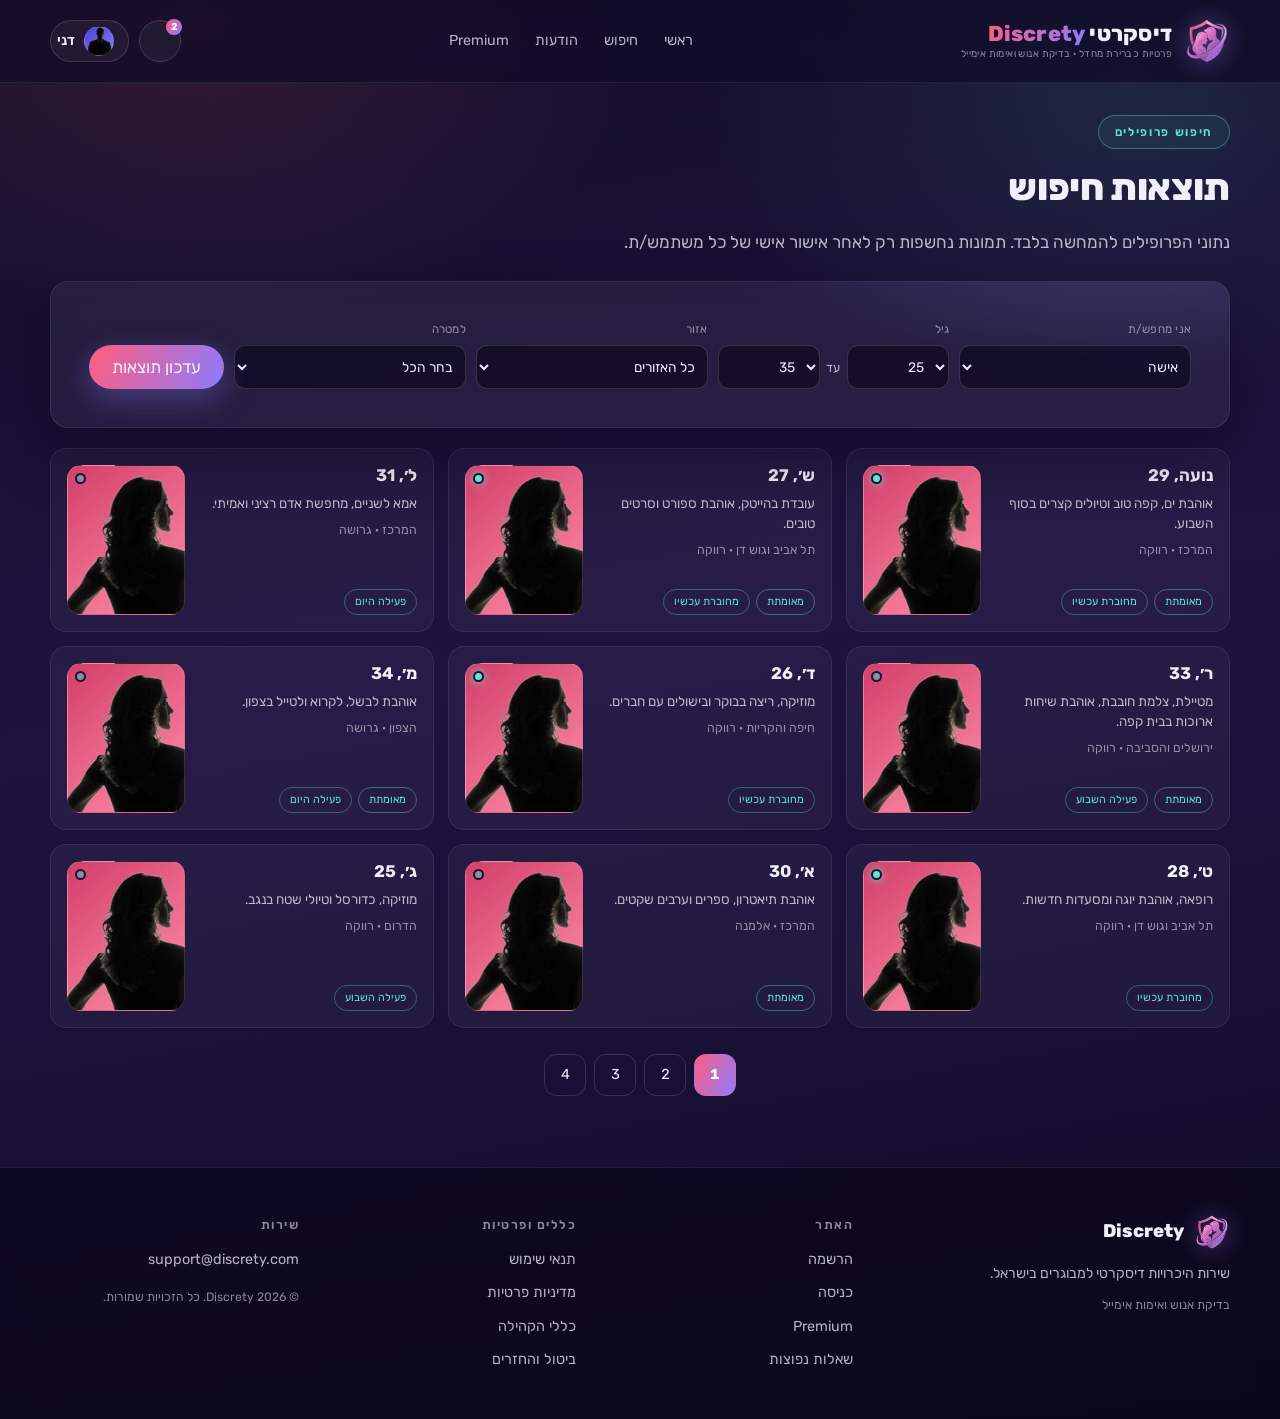
==== commit d0f84730: "Каталог: анкета «классика» — фото справа, текст слева - search.html: карточки каталога получили блок" ====
--- a/search.html
+++ b/search.html
@@ -84,15 +84,15 @@
       </div>
     </form>
     <div class="res-grid">
-      <a class="res-card" href="profile.html"><span class="res-ava"><span class="avatar f"></span><i></i></span><span class="res-name">נועה, 29</span><span class="res-meta">המרכז · רווקה</span><span class="res-tags"><span class="vf">מאומתת</span><span>מחוברת עכשיו</span></span></a>
-      <a class="res-card" href="profile.html"><span class="res-ava"><span class="avatar f"></span><i></i></span><span class="res-name">ש׳, 27</span><span class="res-meta">תל אביב וגוש דן · רווקה</span><span class="res-tags"><span class="vf">מאומתת</span><span>מחוברת עכשיו</span></span></a>
-      <a class="res-card" href="profile.html"><span class="res-ava"><span class="avatar f"></span><i class="off"></i></span><span class="res-name">ל׳, 31</span><span class="res-meta">המרכז · גרושה</span><span class="res-tags"><span>פעילה היום</span></span></a>
-      <a class="res-card" href="profile.html"><span class="res-ava"><span class="avatar f"></span><i class="off"></i></span><span class="res-name">ר׳, 33</span><span class="res-meta">ירושלים והסביבה · רווקה</span><span class="res-tags"><span class="vf">מאומתת</span><span>פעילה השבוע</span></span></a>
-      <a class="res-card" href="profile.html"><span class="res-ava"><span class="avatar f"></span><i></i></span><span class="res-name">ד׳, 26</span><span class="res-meta">חיפה והקריות · רווקה</span><span class="res-tags"><span>מחוברת עכשיו</span></span></a>
-      <a class="res-card" href="profile.html"><span class="res-ava"><span class="avatar f"></span><i class="off"></i></span><span class="res-name">מ׳, 34</span><span class="res-meta">הצפון · גרושה</span><span class="res-tags"><span class="vf">מאומתת</span><span>פעילה היום</span></span></a>
-      <a class="res-card" href="profile.html"><span class="res-ava"><span class="avatar f"></span><i></i></span><span class="res-name">ט׳, 28</span><span class="res-meta">תל אביב וגוש דן · רווקה</span><span class="res-tags"><span>מחוברת עכשיו</span></span></a>
-      <a class="res-card" href="profile.html"><span class="res-ava"><span class="avatar f"></span><i class="off"></i></span><span class="res-name">א׳, 30</span><span class="res-meta">המרכז · אלמנה</span><span class="res-tags"><span class="vf">מאומתת</span></span></a>
-      <a class="res-card" href="profile.html"><span class="res-ava"><span class="avatar f"></span><i class="off"></i></span><span class="res-name">ג׳, 25</span><span class="res-meta">הדרום · רווקה</span><span class="res-tags"><span>פעילה השבוע</span></span></a>
+      <a class="res-card" href="profile.html"><span class="res-ava"><span class="avatar f"></span><i></i></span><span class="res-info"><span class="res-name">נועה, 29</span><span class="res-about">אוהבת ים, קפה טוב וטיולים קצרים בסוף השבוע.</span><span class="res-meta">המרכז · רווקה</span><span class="res-tags"><span class="vf">מאומתת</span><span>מחוברת עכשיו</span></span></span></a>
+      <a class="res-card" href="profile.html"><span class="res-ava"><span class="avatar f"></span><i></i></span><span class="res-info"><span class="res-name">ש׳, 27</span><span class="res-about">עובדת בהייטק, אוהבת ספורט וסרטים טובים.</span><span class="res-meta">תל אביב וגוש דן · רווקה</span><span class="res-tags"><span class="vf">מאומתת</span><span>מחוברת עכשיו</span></span></span></a>
+      <a class="res-card" href="profile.html"><span class="res-ava"><span class="avatar f"></span><i class="off"></i></span><span class="res-info"><span class="res-name">ל׳, 31</span><span class="res-about">אמא לשניים, מחפשת אדם רציני ואמיתי.</span><span class="res-meta">המרכז · גרושה</span><span class="res-tags"><span>פעילה היום</span></span></span></a>
+      <a class="res-card" href="profile.html"><span class="res-ava"><span class="avatar f"></span><i class="off"></i></span><span class="res-info"><span class="res-name">ר׳, 33</span><span class="res-about">מטיילת, צלמת חובבת, אוהבת שיחות ארוכות בבית קפה.</span><span class="res-meta">ירושלים והסביבה · רווקה</span><span class="res-tags"><span class="vf">מאומתת</span><span>פעילה השבוע</span></span></span></a>
+      <a class="res-card" href="profile.html"><span class="res-ava"><span class="avatar f"></span><i></i></span><span class="res-info"><span class="res-name">ד׳, 26</span><span class="res-about">מוזיקה, ריצה בבוקר ובישולים עם חברים.</span><span class="res-meta">חיפה והקריות · רווקה</span><span class="res-tags"><span>מחוברת עכשיו</span></span></span></a>
+      <a class="res-card" href="profile.html"><span class="res-ava"><span class="avatar f"></span><i class="off"></i></span><span class="res-info"><span class="res-name">מ׳, 34</span><span class="res-about">אוהבת לבשל, לקרוא ולטייל בצפון.</span><span class="res-meta">הצפון · גרושה</span><span class="res-tags"><span class="vf">מאומתת</span><span>פעילה היום</span></span></span></a>
+      <a class="res-card" href="profile.html"><span class="res-ava"><span class="avatar f"></span><i></i></span><span class="res-info"><span class="res-name">ט׳, 28</span><span class="res-about">רופאה, אוהבת יוגה ומסעדות חדשות.</span><span class="res-meta">תל אביב וגוש דן · רווקה</span><span class="res-tags"><span>מחוברת עכשיו</span></span></span></a>
+      <a class="res-card" href="profile.html"><span class="res-ava"><span class="avatar f"></span><i class="off"></i></span><span class="res-info"><span class="res-name">א׳, 30</span><span class="res-about">אוהבת תיאטרון, ספרים וערבים שקטים.</span><span class="res-meta">המרכז · אלמנה</span><span class="res-tags"><span class="vf">מאומתת</span></span></span></a>
+      <a class="res-card" href="profile.html"><span class="res-ava"><span class="avatar f"></span><i class="off"></i></span><span class="res-info"><span class="res-name">ג׳, 25</span><span class="res-about">מוזיקה, כדורסל וטיולי שטח בנגב.</span><span class="res-meta">הדרום · רווקה</span><span class="res-tags"><span>פעילה השבוע</span></span></span></a>
     </div>
     <nav class="pager" aria-label="עמודים">
       <a href="search.html" class="cur">1</a><a href="search.html">2</a><a href="search.html">3</a><a href="search.html">4</a>
--- a/assets/styles.css
+++ b/assets/styles.css
@@ -555,3 +555,17 @@
 
 /* Ассеты */
 .ng{--logo:url("logo.png"); --hero-photo:url("hero.jpg"); --av-f:url("avatar-f.png"); --av-m:url("avatar-m.png")}
+
+/* Анкета каталога: вертикальное фото справа (визуально слева), текст рядом (макет Canva) */
+.res-grid .res-card{display:grid; grid-template-columns:1fr 118px; gap:16px; align-items:stretch;
+  justify-items:stretch; text-align:start; padding:16px}
+.res-grid .res-ava{grid-column:2; grid-row:1; margin:0; width:118px; height:150px; position:relative}
+.res-grid .res-ava .avatar{width:100%; height:100%; border-radius:14px; border:1px solid var(--line)}
+.res-grid .res-ava i{top:8px; bottom:auto; inset-inline-end:8px; width:11px; height:11px}
+.res-grid .res-info{grid-column:1; grid-row:1; display:flex; flex-direction:column; gap:6px; min-width:0}
+.res-grid .res-name{font-size:1.05rem; line-height:1.3}
+.res-grid .res-about{font-size:.84rem; line-height:1.5; color:var(--mut);
+  display:-webkit-box; -webkit-line-clamp:3; -webkit-box-orient:vertical; overflow:hidden}
+.res-grid .res-meta{font-size:.78rem; color:var(--mut2)}
+.res-grid .res-tags{justify-content:flex-start; margin-top:auto}
+.res-grid .res-tags span:not(.vf){color:var(--mint); border-color:rgba(94,230,208,.35)}
